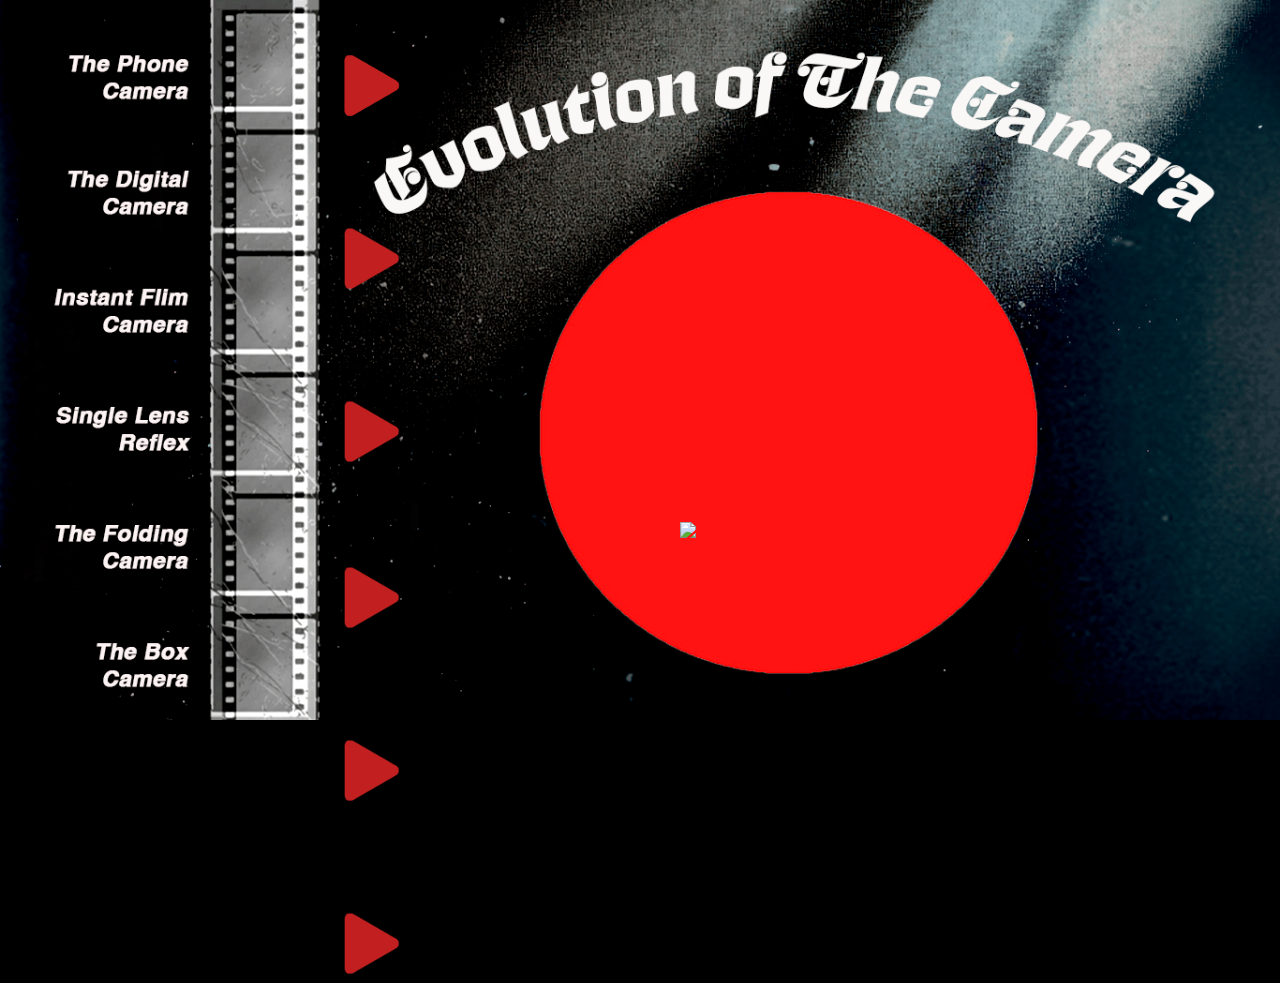
==== page2.html @ 2f1d1e01 "Added Files" ====
<!DOCTYPE html>
<html>
    <head>
        <title>DigitalCamera</title>
        <link rel="stylesheet" href="style.css">
    </head>
    <body>
        <a href="page3.html">
            <img class="DSLR" src="images/DSLR.png">
        </a>
    </body>

    <body>
    
        <img src="FINAL.png" class="Triangle1" href="index.html">

<a  href="index.html"> <img src="FINAL.png" class="Triangle1"></a>

<a  href="page2.html"> <img src="FINAL.png" class="Triangle2"></a>

<a  href="page3.html"> <img src="FINAL.png" class="Triangle3"></a>

<a  href="page4.html"> <img src="FINAL.png" class="Triangle4"></a>

<a  href="page5.html"> <img src="FINAL.png" class="Triangle5"></a>

<a  href="page6.html"> <img src="FINAL.png" class="Triangle6"></a>        
    </body>

</html>
---- style.css ----
body {
    padding:0;
    margin:0;
    background:black;
 
    background-image: url(Newbackground.gif);
    background-size: 100%;
    background-repeat: no-repeat;
        
    
}

img {
    position:absolute;
    top:50%;
    left:50%;
    transform:translate(-50%, -50%);
}

.iphone {
    position: absolute;
    left: 1120px;
    top: 570px;
    width: 740px;
    height:auto;
    z-index: 21px;
}

.DSLR {
    position: absolute;
    left: 1130px;
    top: 530px;
    width: 900px;
    height:auto;
    z-index: 21px;
}

.Instant {
    position: absolute;
    left: 1100px;
    top: 605px;
    width: 805px;
    height:auto;
    z-index: 21px;
}

.SLR {
    position: absolute;
    left: 1120px;
    top: 590px;
    width: 950px;
    height:auto;
    z-index: 21px;
}

.Folding {
    position: absolute;
    left: 1108px;
    top: 610px;
    width: 890px;
    height:auto;
    z-index: 21px;
}

.Box {
    position: absolute;
    left: 1118px;
    top: 605px;
    width: 865px;
    height:auto;
    z-index: 21px;
}

.Triangle1 {
    width: 85px;
    height: auto;
    top: 87px;
    left: 372px;
    z-index: 1001;
}
.Triangle2 {
    width: 85px;
    height: auto;
    top: 260px;
    left: 372px;
    z-index: 1001;
}
.Triangle3 {
    width: 85px;
    height: auto;
    top: 433px;
    left: 372px;
    z-index: 1001;
}
.Triangle4 {
    width: 85px;
    height: auto;
    top: 599px;
    left: 372px;
    z-index: 1001;
}
.Triangle5 {
    width: 85px;
    height: auto;
    top: 772px;
    left: 372px;
    z-index: 1001;
}
.Triangle6 {
    width: 85px;
    height: auto;
    top: 945px;
    left: 372px;  
}
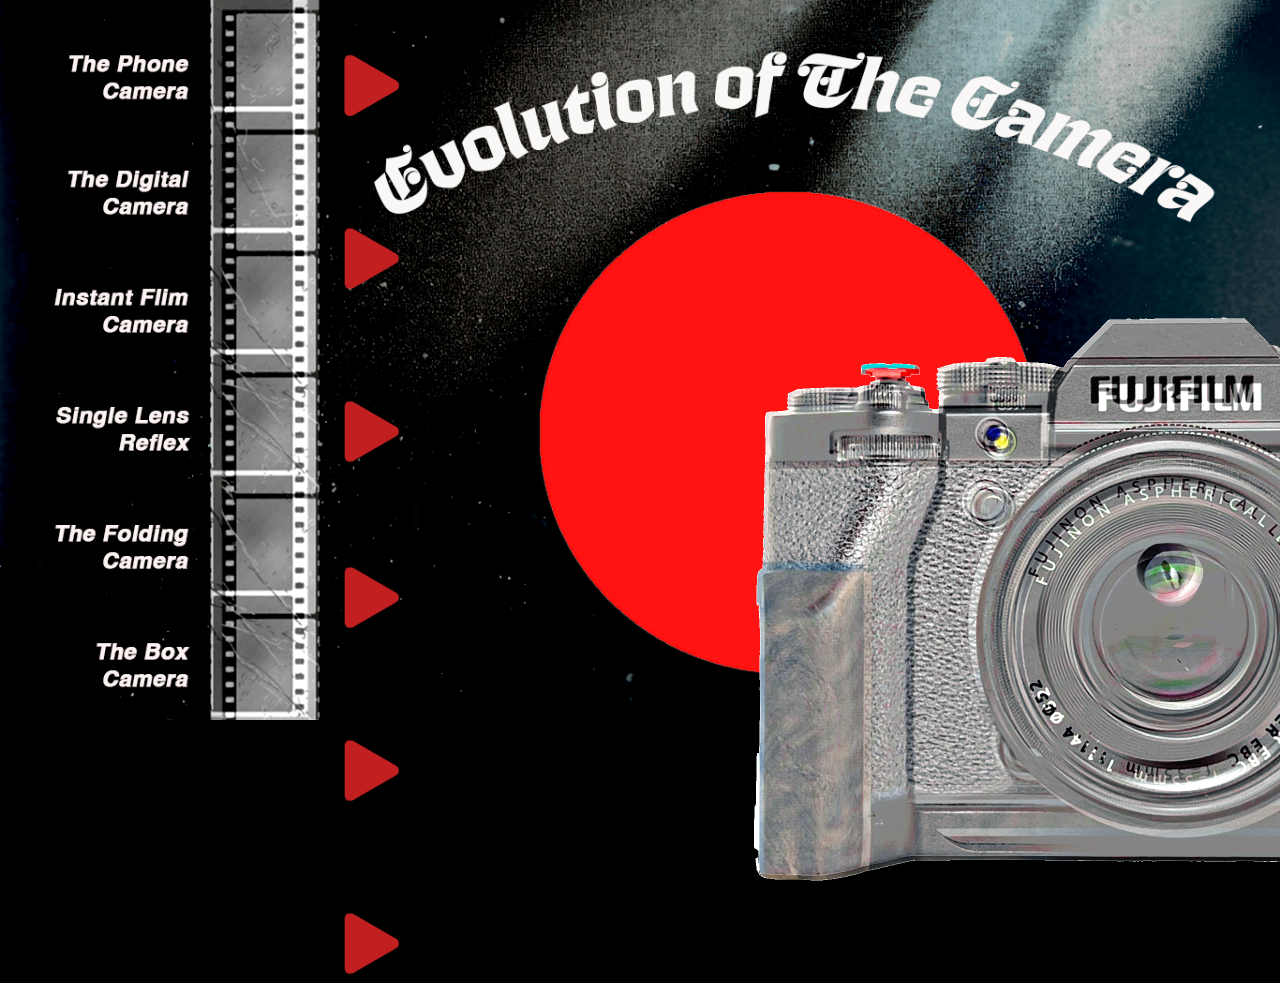
==== commit 0fec49d6: "New Files" ====
--- a/page2.html
+++ b/page2.html
@@ -6,7 +6,7 @@
     </head>
     <body>
         <a href="page3.html">
-            <img class="DSLR" src="images/DSLR.png">
+            <img class="DSLR" src="DSLRnew.gif">
         </a>
     </body>
 
